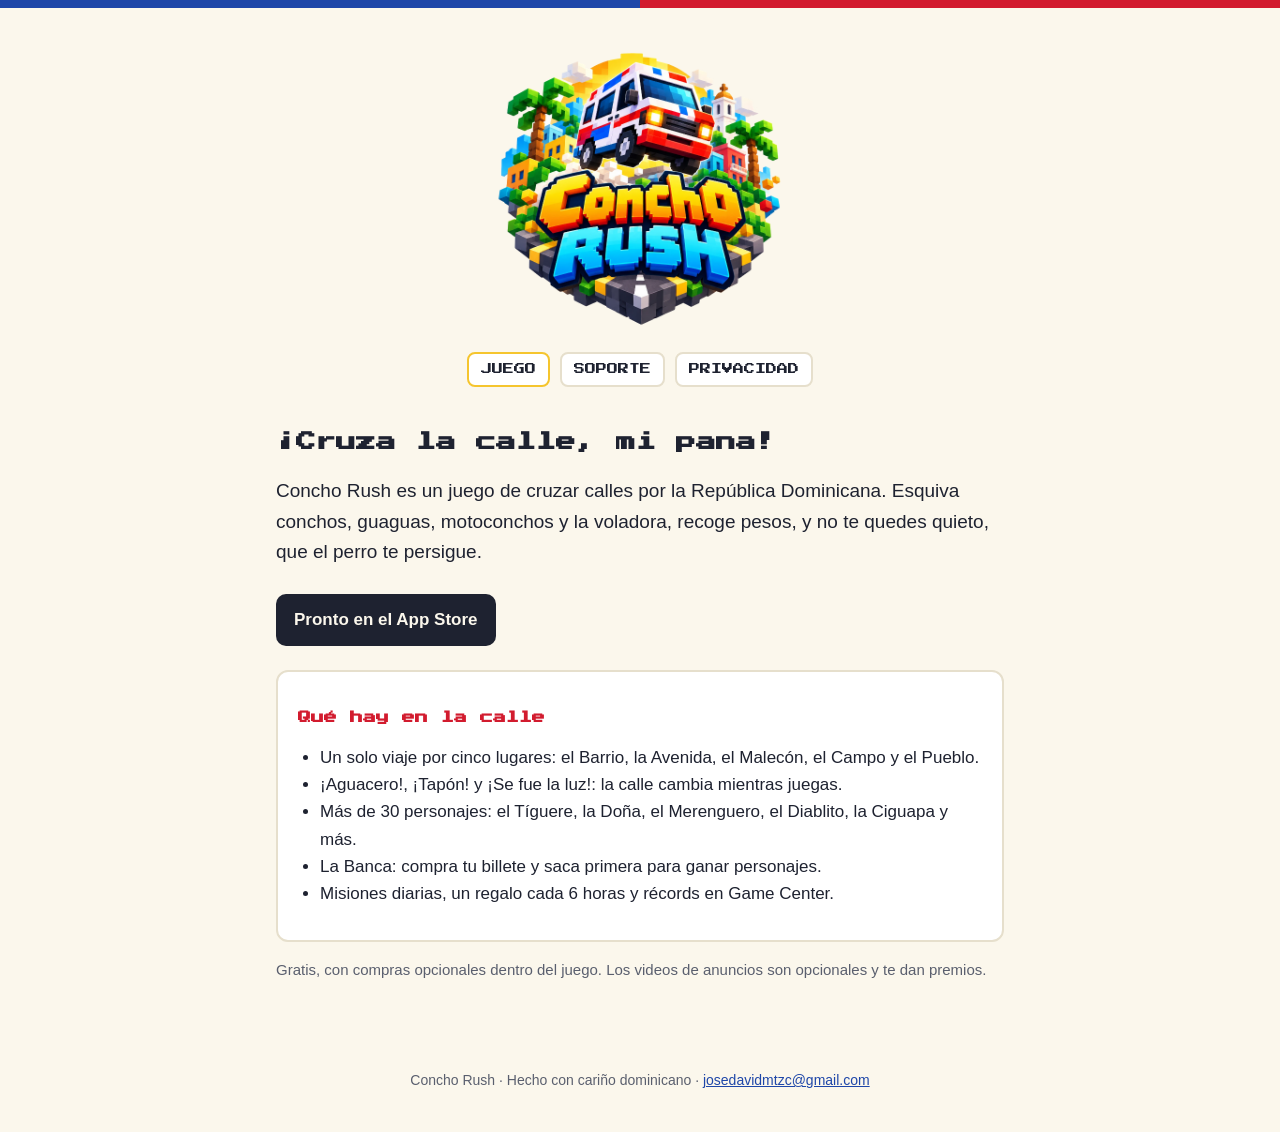
==== conchorush/index.html @ 4886828a "Concho Rush: landing, support and privacy pages Co-Authored-By: Claude Opus 5.5 <noreply@anthropic.c" ====
<!doctype html>
<html lang="es">
<head>
<meta charset="utf-8">
<meta name="viewport" content="width=device-width, initial-scale=1">
<link rel="icon" href="icon.png">
<link rel="preconnect" href="https://fonts.googleapis.com">
<link href="https://fonts.googleapis.com/css2?family=Press+Start+2P&display=swap" rel="stylesheet">
<link rel="stylesheet" href="style.css">
<title>Concho Rush</title>
<meta name="description" content="Cruza las calles de la República Dominicana: esquiva conchos, guaguas y motoconchos, recoge pesos y que no te agarre el perro.">
</head>
<body>
<div class="flag"></div>
<header><a href="./"><img src="logo.png" alt="Concho Rush"></a></header>
<nav>
  <a href="./" aria-current="page">JUEGO</a>
  <a href="soporte.html">SOPORTE</a>
  <a href="privacidad.html">PRIVACIDAD</a>
</nav>
<main>
  <h1>¡Cruza la calle, mi pana!</h1>
  <p class="lead">Concho Rush es un juego de cruzar calles por la República Dominicana. Esquiva conchos, guaguas, motoconchos y la voladora, recoge pesos, y no te quedes quieto, que el perro te persigue.</p>
  <a class="badge" href="#">Pronto en el App Store</a>
  <div class="card">
    <h2>Qué hay en la calle</h2>
    <ul>
      <li>Un solo viaje por cinco lugares: el Barrio, la Avenida, el Malecón, el Campo y el Pueblo.</li>
      <li>¡Aguacero!, ¡Tapón! y ¡Se fue la luz!: la calle cambia mientras juegas.</li>
      <li>Más de 30 personajes: el Tíguere, la Doña, el Merenguero, el Diablito, la Ciguapa y más.</li>
      <li>La Banca: compra tu billete y saca primera para ganar personajes.</li>
      <li>Misiones diarias, un regalo cada 6 horas y récords en Game Center.</li>
    </ul>
  </div>
  <p class="muted">Gratis, con compras opcionales dentro del juego. Los videos de anuncios son opcionales y te dan premios.</p>
</main>
<footer>Concho Rush · Hecho con cariño dominicano · <a href="mailto:josedavidmtzc@gmail.com">josedavidmtzc@gmail.com</a></footer>
</body>
</html>
---- conchorush/style.css ----
:root {
  --bg: #fbf7ec;
  --ink: #1e2230;
  --muted: #5a5f6e;
  --card: #ffffff;
  --edge: #e6dfcc;
  --red: #d21b2e;
  --blue: #1e46a8;
  --gold: #f5c52e;
  --green: #2f9a57;
}
@media (prefers-color-scheme: dark) {
  :root { --bg: #14161c; --ink: #f1ede2; --muted: #a8acb8; --card: #1d2029; --edge: #2e323d; }
}
* { box-sizing: border-box; }
body {
  margin: 0;
  background: var(--bg);
  color: var(--ink);
  font: 17px/1.6 -apple-system, BlinkMacSystemFont, "Segoe UI", Roboto, sans-serif;
}
.flag { height: 8px; background: linear-gradient(90deg, var(--blue) 0 50%, var(--red) 50% 100%); }
header { text-align: center; padding: 28px 16px 8px; }
header a { text-decoration: none; }
header img { width: min(300px, 70vw); height: auto; }
nav { display: flex; justify-content: center; gap: 10px; flex-wrap: wrap; padding: 0 16px 8px; }
nav a {
  font: 11px/1 "Press Start 2P", monospace;
  color: var(--ink); text-decoration: none;
  padding: 10px 12px; border: 2px solid var(--edge); border-radius: 8px; background: var(--card);
}
nav a[aria-current] { border-color: var(--gold); }
main { max-width: 760px; margin: 0 auto; padding: 8px 16px 48px; }
h1, h2 { font-family: "Press Start 2P", monospace; line-height: 1.5; }
h1 { font-size: 20px; margin: 24px 0 8px; }
h2 { font-size: 13px; margin: 32px 0 8px; color: var(--red); }
@media (prefers-color-scheme: dark) { h2 { color: var(--gold); } }
.card { background: var(--card); border: 2px solid var(--edge); border-radius: 12px; padding: 4px 20px 16px; margin: 16px 0; }
.lead { font-size: 19px; }
.muted { color: var(--muted); font-size: 15px; }
.badge {
  display: inline-block; margin: 8px 0; padding: 12px 18px; border-radius: 10px;
  background: var(--ink); color: var(--bg); text-decoration: none; font-weight: 600;
}
a { color: var(--blue); }
@media (prefers-color-scheme: dark) { a { color: #8fb0ff; } }
ul { padding-left: 22px; }
footer { text-align: center; color: var(--muted); font-size: 14px; padding: 24px 16px 40px; }
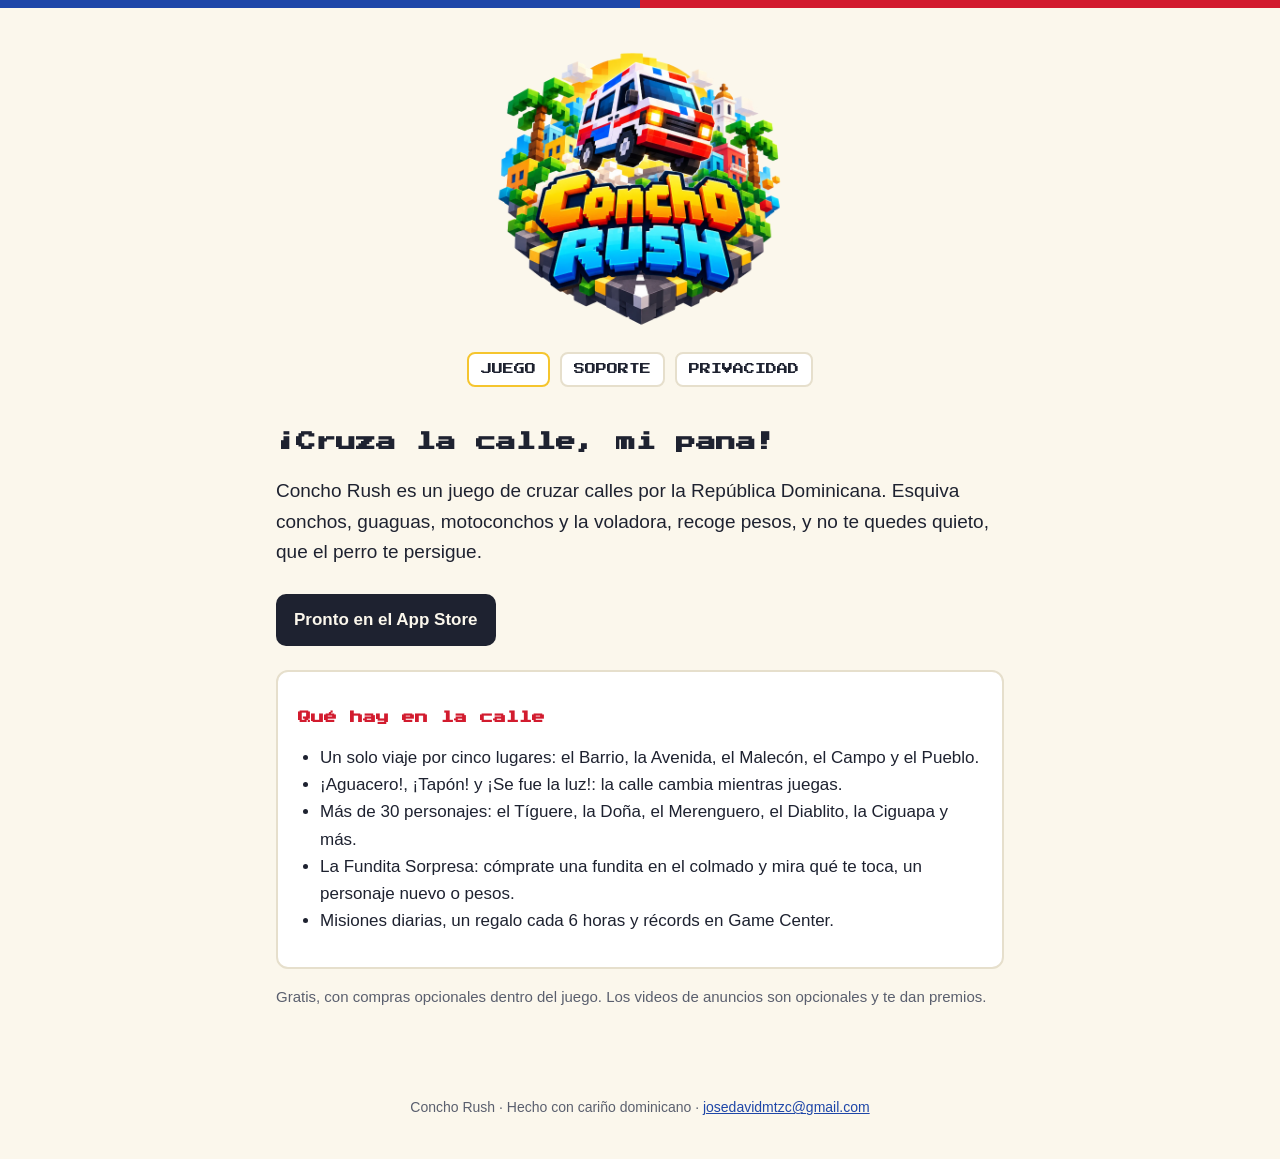
==== commit a2adf37d: "La Banca is now La Fundita Sorpresa Co-Authored-By: Claude Opus 5.5 <noreply@anthropic.com>" ====
--- a/conchorush/index.html
+++ b/conchorush/index.html
@@ -28,7 +28,7 @@
       <li>Un solo viaje por cinco lugares: el Barrio, la Avenida, el Malecón, el Campo y el Pueblo.</li>
       <li>¡Aguacero!, ¡Tapón! y ¡Se fue la luz!: la calle cambia mientras juegas.</li>
       <li>Más de 30 personajes: el Tíguere, la Doña, el Merenguero, el Diablito, la Ciguapa y más.</li>
-      <li>La Banca: compra tu billete y saca primera para ganar personajes.</li>
+      <li>La Fundita Sorpresa: cómprate una fundita en el colmado y mira qué te toca, un personaje nuevo o pesos.</li>
       <li>Misiones diarias, un regalo cada 6 horas y récords en Game Center.</li>
     </ul>
   </div>
